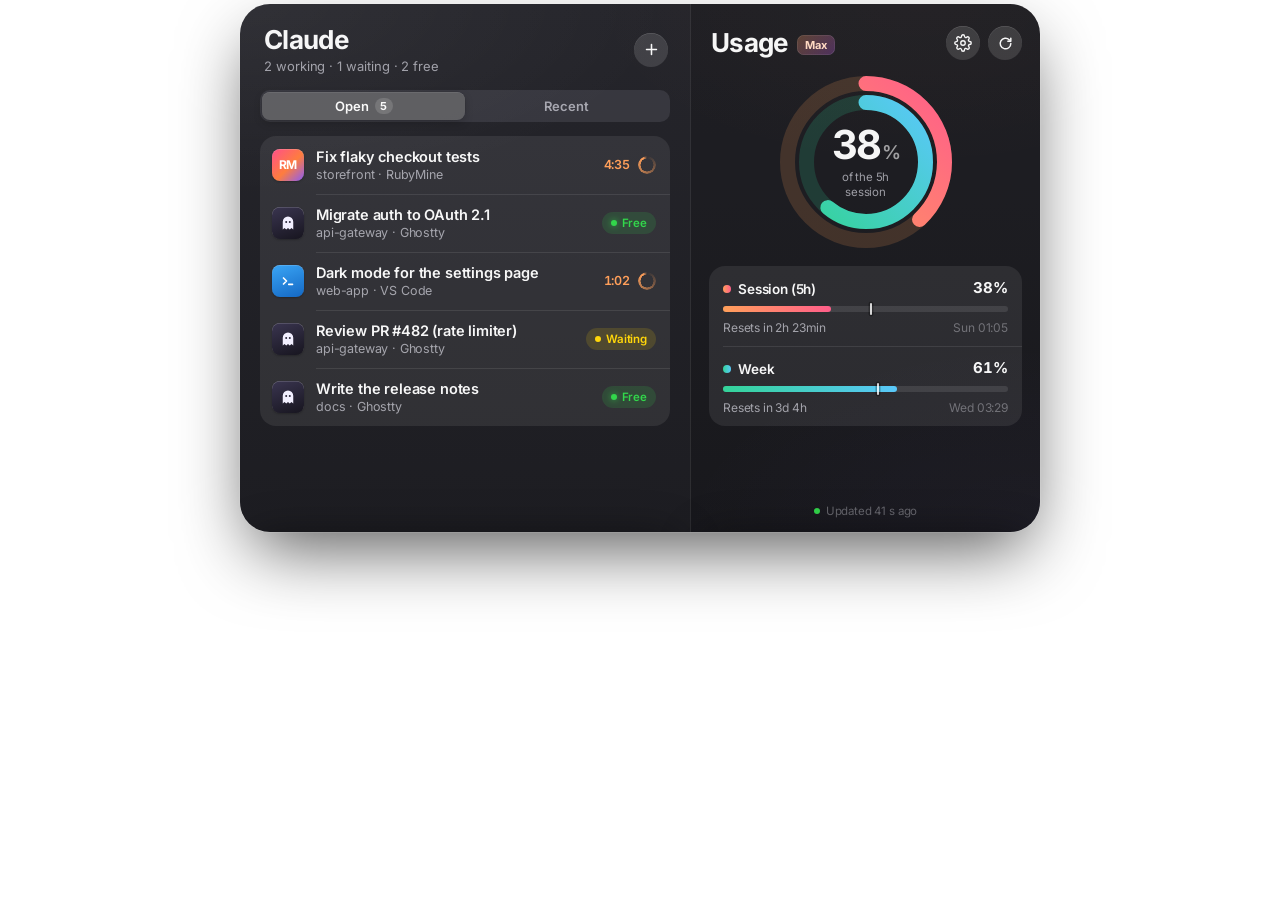
==== claude_dock/ui/index.html @ d43f77fe "Claude Dock 1.0.0 Island under the GNOME top bar that opens a panel with every running Claude Code s" ====
<!doctype html>
<html lang="en">
<head>
<meta charset="utf-8">
<title>Claude Dock</title>
<link rel="stylesheet" href="style.css">
<script src="i18n.js"></script>
</head>
<body>
  <!-- ilha: o que fica visível com o painel fechado -->
  <button id="island" aria-label="Claude sessions">
    <svg class="island-mark" viewBox="0 0 24 24" aria-hidden="true"><path d="M12 2.5l1.6 6.1 5.6-3.1-3.1 5.6 6.1 1.6-6.1 1.6 3.1 5.6-5.6-3.1L12 22.5l-1.6-6.1-5.6 3.1 3.1-5.6-6.1-1.6 6.1-1.6-3.1-5.6 5.6 3.1z"/></svg>
    <span id="dots" class="dots"></span>
    <span id="island-usage" class="island-usage"></span>
  </button>

  <section id="panel" aria-hidden="true">
    <div class="tint"></div>

    <div class="content">
      <header class="head">
        <div>
          <h1>Claude</h1>
          <p id="summary"></p>
        </div>
        <button id="new" class="round" data-i18n-aria="newSession">
          <svg viewBox="0 0 24 24"><path d="M12 5v14M5 12h14"/></svg>
        </button>
      </header>

      <div class="seg" role="tablist">
        <span class="seg-thumb"></span>
        <button data-tab="live" role="tab"><span data-i18n="tabOpen"></span><span id="nlive" class="seg-n"></span></button>
        <button data-tab="recent" role="tab" data-i18n="tabRecent"></button>
      </div>

      <div class="views">
        <div class="view" data-view="live">
          <div id="live"></div>
        </div>
        <div class="view" data-view="recent">
          <label class="search">
            <svg viewBox="0 0 24 24"><circle cx="11" cy="11" r="6.5"/><path d="M16 16l4 4"/></svg>
            <input id="search" type="text" data-i18n-ph="search" spellcheck="false" autocomplete="off">
          </label>
          <div id="history"></div>
        </div>
      </div>
    </div>

    <!-- coluna direita: consumo do plano -->
    <aside class="usage">
      <div class="u-head">
        <div class="u-title">
          <h1 data-i18n="usage"></h1>
          <span id="u-plan" class="plan"></span>
        </div>
        <div class="u-actions">
          <button id="u-settings" class="round" data-i18n-aria="settings">
            <svg viewBox="0 0 24 24"><circle cx="12" cy="12" r="3"/><path d="M19.4 15a1.65 1.65 0 00.33 1.82l.06.06a2 2 0 11-2.83 2.83l-.06-.06a1.65 1.65 0 00-1.82-.33 1.65 1.65 0 00-1 1.51V21a2 2 0 11-4 0v-.09A1.65 1.65 0 009 19.4a1.65 1.65 0 00-1.82.33l-.06.06a2 2 0 11-2.83-2.83l.06-.06a1.65 1.65 0 00.33-1.82 1.65 1.65 0 00-1.51-1H3a2 2 0 110-4h.09A1.65 1.65 0 004.6 9a1.65 1.65 0 00-.33-1.82l-.06-.06a2 2 0 112.83-2.83l.06.06a1.65 1.65 0 001.82.33H9a1.65 1.65 0 001-1.51V3a2 2 0 114 0v.09a1.65 1.65 0 001 1.51 1.65 1.65 0 001.82-.33l.06-.06a2 2 0 112.83 2.83l-.06.06a1.65 1.65 0 00-.33 1.82V9a1.65 1.65 0 001.51 1H21a2 2 0 110 4h-.09a1.65 1.65 0 00-1.51 1z"/></svg>
          </button>
          <button id="u-refresh" class="round" data-i18n-aria="refreshUsage">
            <svg viewBox="0 0 24 24"><path d="M19.5 12a7.5 7.5 0 11-2.2-5.3M19.5 4.5v4.2h-4.2"/></svg>
          </button>
        </div>
      </div>
      <div id="u-body" class="u-body"></div>
      <div id="u-foot" class="u-foot"></div>
    </aside>

    <!-- folha "configurações" (sobre a coluna de uso) -->
    <div id="settings" class="sheet sheet-right">
      <div class="grabber"></div>
      <div class="sheet-head">
        <h2 data-i18n="settings"></h2>
        <button id="settings-close" class="round small" data-i18n-aria="close">
          <svg viewBox="0 0 24 24"><path d="M7 7l10 10M17 7L7 17"/></svg>
        </button>
      </div>
      <div id="settings-body"></div>
    </div>

    <!-- folha "nova sessão" -->
    <div id="scrim"></div>
    <div id="sheet">
      <div class="grabber"></div>
      <div class="sheet-head">
        <h2 data-i18n="newSession"></h2>
        <button id="sheet-close" class="round small" data-i18n-aria="close">
          <svg viewBox="0 0 24 24"><path d="M7 7l10 10M17 7L7 17"/></svg>
        </button>
      </div>
      <p class="sheet-sub" data-i18n="sheetSub"></p>
      <ul id="folders" class="group"></ul>
      <ul class="group">
        <li id="pick" class="row">
          <span class="tile tile-folder"><svg viewBox="0 0 24 24"><path d="M3.5 7.5a2 2 0 012-2h4l2 2h7a2 2 0 012 2v7.5a2 2 0 01-2 2h-13a2 2 0 01-2-2z"/></svg></span>
          <div class="row-text"><div class="row-title" data-i18n="pickFolder"></div></div>
          <span class="chev"></span>
        </li>
      </ul>
    </div>
  </section>

<script src="demo.js"></script>
<script src="app.js"></script>
</body>
</html>
---- claude_dock/ui/style.css ----
@font-face {
  font-family: "Inter";
  src: url("fonts/Inter.woff2") format("woff2");
  font-weight: 100 900;
  font-display: block;
}

:root {
  --label: rgba(255, 255, 255, .96);
  --label-2: rgba(235, 235, 245, .62);
  --label-3: rgba(235, 235, 245, .36);
  --fill: rgba(255, 255, 255, .08);
  --fill-2: rgba(255, 255, 255, .13);
  --sep: rgba(255, 255, 255, .09);
  --orange: #ff9f5a;
  --green: #32d74b;
  --yellow: #ffd60a;
  --spring: cubic-bezier(.32, 1.28, .48, 1);
  --smooth: cubic-bezier(.25, .9, .3, 1);
  --panel-w: 800px;
  --left-w: 450px;
  --red: #ff453a;
  --amber: #ffb340;
}

* { box-sizing: border-box; margin: 0; padding: 0; }

html, body {
  width: 100%; height: 100%;
  background: transparent;
  overflow: hidden;
  font-family: "Inter", "Ubuntu Sans", system-ui, sans-serif;
  font-feature-settings: "cv11", "ss01", "ss03";
  color: var(--label);
  -webkit-font-smoothing: antialiased;
  user-select: none;
  cursor: default;
  letter-spacing: -.01em;
}
button { font: inherit; color: inherit; background: none; border: 0; cursor: pointer; }
ul { list-style: none; }
svg { display: block; }

/* =================================================================== ilha */

#island {
  position: absolute; top: 4px; left: 50%;
  height: 24px; min-width: 44px;
  padding: 0 11px 0 9px;
  display: flex; align-items: center; gap: 7px;
  border-radius: 999px;
  background: #000;
  box-shadow: 0 0 0 .5px rgba(255, 255, 255, .14), 0 6px 18px rgba(0, 0, 0, .35);
  transform: translateX(-50%);
  transition: transform .45s var(--spring), opacity .2s, box-shadow .3s;
  z-index: 3;
}
body.hovering #island { transform: translateX(-50%) scale(1.08); box-shadow: 0 0 0 .5px rgba(255, 255, 255, .22), 0 8px 24px rgba(0, 0, 0, .45); }
body.open #island { opacity: 0; transform: translateX(-50%) scale(1.6, 1.3); transition: transform .4s var(--smooth), opacity .14s; }

.island-mark { width: 12px; height: 12px; fill: #d97757; flex: none; }
.dots { display: flex; gap: 5px; align-items: center; }
.dots:empty { display: none; }
.dot { width: 6px; height: 6px; border-radius: 50%; background: var(--green); }
.dot.busy { background: var(--orange); animation: pulse 1.6s ease-in-out infinite; }
.dot.other { background: var(--yellow); animation: pulse 1.1s ease-in-out infinite; }
@keyframes pulse { 50% { opacity: .3; } }

/* ================================================================= painel */

#panel {
  position: absolute; top: 4px; left: 50%;
  width: var(--panel-w); margin-left: calc(var(--panel-w) / -2);
  height: 280px; max-height: calc(100% - 40px);
  border-radius: 30px;
  overflow: hidden;
  isolation: isolate;
  box-shadow:
    0 0 0 .5px rgba(255, 255, 255, .2),
    inset 0 .5px 0 rgba(255, 255, 255, .28),
    0 28px 70px -12px rgba(0, 0, 0, .65);
  transform-origin: 50% 0;
  transform: scale(.14, .05);
  opacity: 0;
  visibility: hidden;
  transition: transform .34s var(--smooth), opacity .2s ease .06s, height .45s var(--spring), visibility 0s linear .34s;
}
body.open #panel {
  transform: none;
  opacity: 1;
  visibility: visible;
  transition: transform .52s var(--spring), opacity .14s ease, height .45s var(--spring), visibility 0s;
}

/* cor sólida com degradês bem leves imitando vidro (sem captura/blur: mais leve) */
.tint {
  position: absolute; inset: 0; z-index: -1;
  background:
    radial-gradient(90% 60% at 0% 0%, rgba(255, 255, 255, .055), transparent 60%),
    radial-gradient(70% 55% at 100% 100%, rgba(140, 120, 255, .045), transparent 65%),
    radial-gradient(60% 45% at 85% 0%, rgba(255, 160, 110, .03), transparent 70%),
    linear-gradient(180deg, #25252b 0%, #1d1d22 100%);
}

.content {
  position: absolute; top: 0; bottom: 0; left: 0; width: var(--left-w);
  display: flex; flex-direction: column;
  padding: 22px 16px 0;
  opacity: 0; transform: translateY(-8px);
  transition: opacity .12s, transform .2s;
}
body.open .content { opacity: 1; transform: none; transition: opacity .3s ease .1s, transform .5s var(--spring) .06s; }

/* ================================================================== topo */

.head { display: flex; align-items: center; justify-content: space-between; padding: 0 6px 16px 8px; }
h1 { font-size: 26px; font-weight: 700; letter-spacing: -.025em; line-height: 1.1; }
#summary { font-size: 13px; color: var(--label-2); margin-top: 3px; letter-spacing: -.005em; }

.round {
  width: 34px; height: 34px; border-radius: 50%;
  display: grid; place-items: center;
  background: var(--fill-2);
  box-shadow: inset 0 .5px 0 rgba(255, 255, 255, .2);
  transition: background .15s, transform .25s var(--spring);
}
.round:hover { background: rgba(255, 255, 255, .2); }
.round:active { transform: scale(.9); }
.round svg { width: 17px; height: 17px; fill: none; stroke: var(--label); stroke-width: 2.2; stroke-linecap: round; }
.round.small { width: 28px; height: 28px; }
.round.small svg { width: 13px; height: 13px; stroke: var(--label-2); stroke-width: 2.6; }

/* ===================================================== controle segmentado */

.seg {
  position: relative;
  display: grid; grid-template-columns: 1fr 1fr;
  height: 32px; padding: 2px; margin: 0 4px 14px;
  border-radius: 10px;
  background: rgba(118, 118, 128, .24);
}
.seg button {
  position: relative; z-index: 1;
  font-size: 13px; font-weight: 600; color: var(--label-2);
  display: flex; align-items: center; justify-content: center; gap: 6px;
  transition: color .2s;
}
.seg button.on { color: var(--label); }
.seg-n {
  min-width: 18px; height: 16px; padding: 0 5px; border-radius: 8px;
  font-size: 11px; font-weight: 700; line-height: 16px; text-align: center;
  background: rgba(255, 255, 255, .14); color: var(--label);
}
.seg-n:empty { display: none; }
.seg-thumb {
  position: absolute; top: 2px; bottom: 2px; left: 2px; width: calc(50% - 2px);
  border-radius: 8px;
  background: rgba(99, 99, 102, .9);
  box-shadow: 0 3px 8px rgba(0, 0, 0, .18), 0 0 0 .5px rgba(0, 0, 0, .1), inset 0 .5px 0 rgba(255, 255, 255, .14);
  transition: transform .42s var(--spring);
}
.seg[data-tab="recent"] .seg-thumb { transform: translateX(100%); }

/* ================================================================ vistas */

.views { position: relative; flex: 1; min-height: 0; }
.view {
  position: absolute; inset: 0;
  overflow-y: auto;
  padding: 0 4px 18px;
  transition: opacity .22s, transform .4s var(--spring);
  scrollbar-width: none;
}
.view::-webkit-scrollbar { width: 0; }
.view[data-view="live"] { transform: translateX(-24px); }
.view[data-view="recent"] { transform: translateX(24px); }
.view:not(.on) { opacity: 0; pointer-events: none; }
.view.on { opacity: 1; transform: none; }

/* lista agrupada */
.group {
  border-radius: 16px;
  background: var(--fill);
  overflow: hidden;
  margin-bottom: 14px;
}
.row {
  position: relative;
  display: flex; align-items: center; gap: 12px;
  min-height: 58px;
  padding: 9px 14px 9px 12px;
  cursor: pointer;
  transition: background .12s;
}
.row + .row::before {
  content: ""; position: absolute; top: 0; right: 0; left: 56px;
  height: .5px; background: var(--sep);
}
.row:hover { background: rgba(255, 255, 255, .06); }
.row:active { background: rgba(255, 255, 255, .11); }
.row.compact { min-height: 50px; }

.row-text { flex: 1; min-width: 0; }
.row-title {
  font-size: 14.5px; font-weight: 600; letter-spacing: -.012em;
  white-space: nowrap; overflow: hidden; text-overflow: ellipsis;
}
.row-sub {
  font-size: 12.5px; color: var(--label-2); margin-top: 2px;
  white-space: nowrap; overflow: hidden; text-overflow: ellipsis;
}
.row.compact .row-title { font-size: 14px; font-weight: 500; }
.row.compact .row-sub { font-size: 12px; }

/* ícone estilo app */
.tile {
  flex: none; width: 32px; height: 32px; border-radius: 8px;
  display: grid; place-items: center;
  font-size: 12px; font-weight: 700; letter-spacing: -.02em; color: #fff;
  box-shadow: inset 0 .5px 0 rgba(255, 255, 255, .3), 0 1px 2px rgba(0, 0, 0, .25);
}
.tile svg { width: 18px; height: 18px; }
.tile-ghostty { background: linear-gradient(160deg, #3a3550, #17151f); }
.tile-ghostty svg { fill: #f2efff; }
.tile-jetbrains { background: linear-gradient(135deg, #ff4f8b 0%, #fe7d3e 55%, #8b5cf6 100%); }
.tile-vscode { background: linear-gradient(160deg, #3aa5f5, #1468c4); }
.tile-terminal, .tile-unknown, .tile-tmux { background: linear-gradient(160deg, #4a4a52, #26262b); }
.tile-terminal svg, .tile-unknown svg, .tile-tmux svg, .tile-vscode svg { fill: none; stroke: #fff; stroke-width: 2.2; stroke-linecap: round; stroke-linejoin: round; }
.tile-folder { background: linear-gradient(160deg, #5aaeff, #2c7be5); }
.tile-folder svg { fill: rgba(255, 255, 255, .95); }
.tile.small { width: 30px; height: 30px; border-radius: 8px; font-size: 13px; }

/* trailing */
.trail { flex: none; display: flex; align-items: center; gap: 8px; }
.badge {
  height: 22px; padding: 0 9px; border-radius: 11px;
  display: flex; align-items: center; gap: 5px;
  font-size: 11.5px; font-weight: 600; white-space: nowrap;
}
.badge.idle { color: var(--green); background: rgba(50, 215, 75, .15); }
.badge.idle::before { content: ""; width: 6px; height: 6px; border-radius: 50%; background: var(--green); box-shadow: 0 0 6px rgba(50, 215, 75, .7); }

/* trecho buscado: pílula com gradiente + brilho que passa uma vez */
mark {
  position: relative;
  color: #fff;
  background:
    linear-gradient(110deg, transparent 30%, rgba(255, 255, 255, .55) 50%, transparent 70%) -150% 0 / 250% 100% no-repeat,
    linear-gradient(135deg, rgba(255, 159, 90, .55), rgba(191, 90, 242, .5));
  border-radius: 5px;
  padding: 0 2px;
  margin: 0 -2px;
  box-shadow: 0 0 10px rgba(255, 140, 90, .35);
  animation: mark-in .35s var(--spring), mark-shine 1.1s ease .15s;
}
@keyframes mark-in { from { box-shadow: 0 0 0 rgba(255, 140, 90, 0); filter: brightness(1.6); } }
@keyframes mark-shine { to { background-position: 150% 0, 0 0; } }
.elapsed { font-size: 12.5px; font-weight: 600; color: var(--orange); font-variant-numeric: tabular-nums; }
.badge.other { color: var(--yellow); background: rgba(255, 214, 10, .14); }
.badge.other::before { content: ""; width: 6px; height: 6px; border-radius: 50%; background: var(--yellow); animation: pulse 1.1s ease-in-out infinite; }

.spinner {
  width: 18px; height: 18px; border-radius: 50%;
  background: conic-gradient(from 0deg, rgba(255, 159, 90, 0) 0deg, var(--orange) 330deg, rgba(255, 159, 90, 0) 360deg);
  -webkit-mask: radial-gradient(farthest-side, transparent calc(100% - 2.6px), #000 calc(100% - 2.4px));
  animation: spin .9s linear infinite;
}
@keyframes spin { to { transform: rotate(360deg); } }

.when { font-size: 12.5px; color: var(--label-3); white-space: nowrap; font-variant-numeric: tabular-nums; }
.chev { width: 7px; height: 7px; border-right: 2px solid var(--label-3); border-top: 2px solid var(--label-3); transform: rotate(45deg); margin-right: 2px; flex: none; }

.section-title {
  font-size: 13px; font-weight: 600; color: var(--label-2);
  padding: 4px 12px 7px;
}

/* busca */
.search {
  display: flex; align-items: center; gap: 7px;
  height: 36px; padding: 0 10px; margin-bottom: 14px;
  border-radius: 11px;
  background: rgba(118, 118, 128, .24);
}
.search svg { width: 16px; height: 16px; fill: none; stroke: var(--label-3); stroke-width: 2.2; stroke-linecap: round; flex: none; }
.search input {
  flex: 1; height: 100%; min-width: 0;
  background: none; border: 0; outline: none;
  font: inherit; font-size: 14.5px; color: var(--label);
}
.search input::placeholder { color: var(--label-3); }

/* vazio */
.empty { padding: 56px 24px; text-align: center; }
.empty-ico {
  width: 54px; height: 54px; margin: 0 auto 14px; border-radius: 16px;
  display: grid; place-items: center; background: var(--fill);
}
.empty-ico svg { width: 26px; height: 26px; fill: #d97757; }
.empty b { display: block; font-size: 16px; font-weight: 600; margin-bottom: 5px; }
.empty span { font-size: 13px; color: var(--label-2); line-height: 1.45; }

/* ================================================================== folha */

#scrim {
  position: absolute; inset: 0; z-index: 4;
  background: rgba(0, 0, 0, .35);
  opacity: 0; pointer-events: none; transition: opacity .3s;
}
#sheet {
  position: absolute; left: 8px; right: calc(var(--panel-w) - var(--left-w) + 8px); bottom: 8px; z-index: 5;
  max-height: calc(100% - 70px);
  overflow-y: auto; scrollbar-width: none;
  padding: 6px 12px 4px;
  border-radius: 26px;
  background: rgba(44, 44, 50, .97);
  box-shadow: 0 0 0 .5px rgba(255, 255, 255, .14), inset 0 .5px 0 rgba(255, 255, 255, .16), 0 -10px 40px rgba(0, 0, 0, .4);
  transform: translateY(calc(100% + 20px));
  transition: transform .42s var(--smooth);
}
#sheet::-webkit-scrollbar { width: 0; }
body.sheet #scrim { opacity: 1; pointer-events: auto; }
body.sheet #sheet { transform: none; transition: transform .55s var(--spring); }

.grabber { width: 36px; height: 5px; border-radius: 3px; background: rgba(255, 255, 255, .22); margin: 0 auto 10px; }
.sheet-head { display: flex; align-items: center; justify-content: space-between; padding: 0 2px 0 6px; }
h2 { font-size: 19px; font-weight: 700; letter-spacing: -.02em; }
.sheet-sub { font-size: 13px; color: var(--label-2); padding: 3px 6px 14px; }
#sheet .group { background: rgba(255, 255, 255, .07); margin-bottom: 10px; }

/* toque */
.row.tap { animation: tap .32s ease; }
@keyframes tap { 0% { background: rgba(255, 255, 255, .16); } 100% { background: transparent; } }

/* ============================================================ uso na ilha */

.island-usage {
  display: flex; align-items: baseline; gap: 3px;
  font-size: 11.5px; font-weight: 700; color: #fff;
  font-variant-numeric: tabular-nums; letter-spacing: -.01em;
}
.island-usage:empty { display: none; }
.dots:not(:empty) + .island-usage { padding-left: 8px; border-left: 1px solid rgba(255, 255, 255, .16); }
.island-usage small { font-size: 9.5px; font-weight: 600; color: rgba(255, 255, 255, .45); }
.island-usage.warn { color: var(--amber); }
.island-usage.crit { color: var(--red); }

/* ======================================================= coluna de uso */

.usage {
  position: absolute; top: 0; bottom: 0; right: 0;
  width: calc(var(--panel-w) - var(--left-w));
  display: flex; flex-direction: column;
  padding: 22px 18px 14px;
  background: rgba(0, 0, 0, .16);
  border-left: .5px solid var(--sep);
  opacity: 0; transform: translateY(-8px);
  transition: opacity .12s, transform .2s;
}
body.open .usage { opacity: 1; transform: none; transition: opacity .3s ease .16s, transform .5s var(--spring) .12s; }

.u-head { display: flex; align-items: center; justify-content: space-between; padding: 0 0 4px 2px; }
.u-title { display: flex; align-items: center; gap: 9px; }
.plan {
  font-size: 11px; font-weight: 700; letter-spacing: .02em; text-transform: capitalize;
  padding: 3px 8px; border-radius: 7px; margin-top: 3px;
  color: #ffd9c2;
  background: linear-gradient(135deg, rgba(255, 159, 90, .28), rgba(191, 90, 242, .28));
  box-shadow: inset 0 0 0 .5px rgba(255, 255, 255, .15);
}
.plan:empty { display: none; }
#u-refresh svg { stroke-width: 2.1; stroke-linejoin: round; }
#u-refresh.spin svg { animation: spin .8s linear infinite; }

.u-body { flex: 1; min-height: 0; overflow-y: auto; scrollbar-width: none; }
.u-body::-webkit-scrollbar { width: 0; }

/* anéis estilo Apple Watch */
.rings { position: relative; width: 172px; height: 172px; margin: 12px auto 18px; }
.rings svg { width: 100%; height: 100%; transform: rotate(-90deg); overflow: visible; }
.ring-track { fill: none; opacity: .17; }
.ring-val { fill: none; stroke-linecap: round; transition: stroke-dashoffset 1.2s var(--smooth); }
.rings-center { position: absolute; inset: 0; display: grid; place-content: center; text-align: center; }
.big { font-size: 40px; font-weight: 700; letter-spacing: -.045em; line-height: 1; font-variant-numeric: tabular-nums; }
.big small { font-size: 19px; font-weight: 600; opacity: .6; margin-left: 1px; }
.big-label { font-size: 11.5px; line-height: 1.25; color: var(--label-2); margin: 5px auto 0; max-width: 84px; }

/* linhas de estatística */
.stat { position: relative; padding: 12px 14px 11px; }
.stat + .stat::before { content: ""; position: absolute; top: 0; left: 14px; right: 0; height: .5px; background: var(--sep); }
.stat-top { display: flex; justify-content: space-between; align-items: baseline; gap: 8px; }
.stat-name { font-size: 13.5px; font-weight: 600; display: flex; align-items: center; gap: 7px; }
.stat-name i { width: 8px; height: 8px; border-radius: 50%; background: var(--g); flex: none; }
.stat-pct { font-size: 15px; font-weight: 700; font-variant-numeric: tabular-nums; }
.stat-pct.warn { color: var(--amber); }
.stat-pct.crit { color: var(--red); }
.bar { position: relative; height: 6px; border-radius: 3px; background: rgba(255, 255, 255, .1); margin: 9px 0 8px; }
.bar > b { position: absolute; left: 0; top: 0; bottom: 0; min-width: 6px; border-radius: 3px; background: var(--g); transition: width 1.1s var(--smooth); }
.bar .pace {
  position: absolute; top: -3px; bottom: -3px; width: 2px; margin-left: -1px; border-radius: 1px;
  background: rgba(255, 255, 255, .8); box-shadow: 0 0 0 1.5px rgba(0, 0, 0, .3);
}
.stat-sub { display: flex; justify-content: space-between; gap: 8px; font-size: 12px; color: var(--label-2); }
.stat-sub span:last-child { color: var(--label-3); white-space: nowrap; }
.pace-note { font-size: 11.5px; margin-top: 5px; color: var(--label-3); }
.pace-note b { font-weight: 600; }
.pace-note .ok { color: var(--green); }
.pace-note .hot { color: var(--amber); }

/* onde foi gasto */
.stack { display: flex; gap: 2px; height: 8px; border-radius: 4px; overflow: hidden; margin: 10px 0 10px; }
.stack span { height: 100%; transition: flex-grow 1s var(--smooth); }
.legend { display: flex; flex-wrap: wrap; gap: 6px 14px; font-size: 12px; color: var(--label-2); }
.legend span { display: flex; align-items: center; gap: 6px; }
.legend i { width: 8px; height: 8px; border-radius: 3px; }
.legend b { color: var(--label); font-weight: 600; font-variant-numeric: tabular-nums; }

.u-foot {
  display: flex; align-items: center; justify-content: center; gap: 6px;
  padding-top: 10px; font-size: 11.5px; color: var(--label-3);
}
.u-foot .live-dot { width: 6px; height: 6px; border-radius: 50%; background: var(--green); }
.u-foot.loading .live-dot { background: var(--orange); animation: pulse .8s ease-in-out infinite; }
.u-err { color: var(--red); font-size: 12px; text-align: center; padding: 0 4px 8px; }
.u-empty { padding: 60px 12px; text-align: center; color: var(--label-2); font-size: 13px; line-height: 1.5; }

/* ============================================================ configurações */

.u-actions { display: flex; gap: 8px; }
#u-settings svg { width: 18px; height: 18px; stroke-width: 1.8; stroke-linejoin: round; }

#settings {
  position: absolute; z-index: 5;
  left: calc(var(--left-w) + 8px); right: 8px; bottom: 8px;
  max-height: calc(100% - 16px);
  overflow-y: auto; scrollbar-width: none;
  padding: 6px 12px 6px;
  border-radius: 26px;
  background: rgba(44, 44, 50, .98);
  box-shadow: 0 0 0 .5px rgba(255, 255, 255, .14), inset 0 .5px 0 rgba(255, 255, 255, .16), 0 -10px 40px rgba(0, 0, 0, .4);
  transform: translateY(calc(100% + 20px));
  transition: transform .42s var(--smooth);
}
#settings::-webkit-scrollbar { width: 0; }
body.settings #scrim { opacity: 1; pointer-events: auto; }
body.settings #settings { transform: none; transition: transform .55s var(--spring); }
#settings .sheet-head { margin-bottom: 12px; }
#settings .group { background: rgba(255, 255, 255, .07); margin-bottom: 12px; }

.toggle-row { position: relative; display: flex; align-items: center; gap: 12px; padding: 10px 12px 10px 14px; min-height: 46px; cursor: pointer; }
.toggle-row + .toggle-row::before { content: ""; position: absolute; top: 0; left: 14px; right: 0; height: .5px; background: var(--sep); }
.toggle-text { flex: 1; min-width: 0; }
.toggle-text b { display: block; font-size: 14px; font-weight: 500; }
.toggle-text span { display: block; font-size: 11.5px; color: var(--label-3); margin-top: 2px; }

.switch {
  position: relative; flex: none;
  width: 46px; height: 28px; border-radius: 14px;
  background: rgba(120, 120, 128, .32);
  transition: background .25s;
}
.switch::after {
  content: ""; position: absolute; top: 2px; left: 2px;
  width: 24px; height: 24px; border-radius: 50%;
  background: #fff;
  box-shadow: 0 3px 8px rgba(0, 0, 0, .25), 0 1px 1px rgba(0, 0, 0, .16);
  transition: transform .35s var(--spring);
}
.switch.on { background: var(--green); }
.switch.on::after { transform: translateX(18px); }
.toggle-row:active .switch::after { width: 28px; }
.toggle-row:active .switch.on::after { transform: translateX(14px); }

/* seletor de idioma nas configurações */
.lang-seg { grid-template-columns: repeat(var(--n), 1fr); margin: 0 0 12px; }
.lang-seg button { border-radius: 8px; transition: background .2s, color .2s; }
.lang-seg button.on { background: rgba(99, 99, 102, .9); color: var(--label); box-shadow: 0 3px 8px rgba(0, 0, 0, .18), inset 0 .5px 0 rgba(255, 255, 255, .14); }
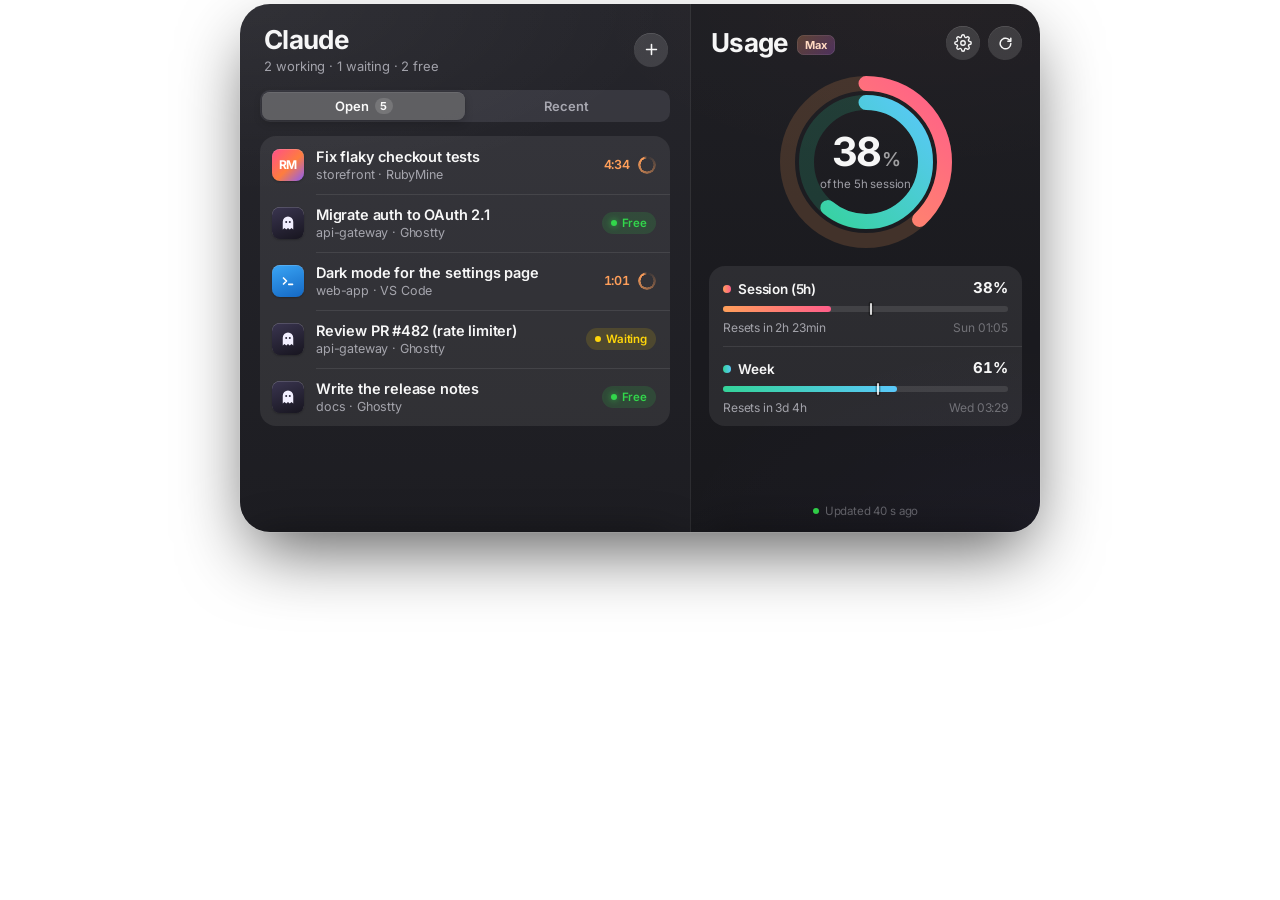
==== commit bb6319d7: "Update alerts, centered icon, README emojis - Checks GitHub for a new release on start and every 6 h" ====
--- a/claude_dock/ui/index.html
+++ b/claude_dock/ui/index.html
@@ -12,6 +12,9 @@
     <svg class="island-mark" viewBox="0 0 24 24" aria-hidden="true"><path d="M12 2.5l1.6 6.1 5.6-3.1-3.1 5.6 6.1 1.6-6.1 1.6 3.1 5.6-5.6-3.1L12 22.5l-1.6-6.1-5.6 3.1 3.1-5.6-6.1-1.6 6.1-1.6-3.1-5.6 5.6 3.1z"/></svg>
     <span id="dots" class="dots"></span>
     <span id="island-usage" class="island-usage"></span>
+    <span id="island-update" class="island-update" hidden>
+      <svg viewBox="0 0 24 24"><path d="M12 18V6M6.5 11.5L12 6l5.5 5.5"/></svg>
+    </span>
   </button>
 
   <section id="panel" aria-hidden="true">
@@ -64,6 +67,7 @@
           </button>
         </div>
       </div>
+      <div id="u-update"></div>
       <div id="u-body" class="u-body"></div>
       <div id="u-foot" class="u-foot"></div>
     </aside>
--- a/claude_dock/ui/style.css
+++ b/claude_dock/ui/style.css
@@ -383,7 +383,7 @@
 .rings-center { position: absolute; inset: 0; display: grid; place-content: center; text-align: center; }
 .big { font-size: 40px; font-weight: 700; letter-spacing: -.045em; line-height: 1; font-variant-numeric: tabular-nums; }
 .big small { font-size: 19px; font-weight: 600; opacity: .6; margin-left: 1px; }
-.big-label { font-size: 11.5px; line-height: 1.25; color: var(--label-2); margin: 5px auto 0; max-width: 84px; }
+.big-label { font-size: 11.5px; line-height: 1.25; color: var(--label-2); margin: 5px auto 0; max-width: 98px; }
 
 /* linhas de estatística */
 .stat { position: relative; padding: 12px 14px 11px; }
@@ -475,3 +475,69 @@
 .lang-seg { grid-template-columns: repeat(var(--n), 1fr); margin: 0 0 12px; }
 .lang-seg button { border-radius: 8px; transition: background .2s, color .2s; }
 .lang-seg button.on { background: rgba(99, 99, 102, .9); color: var(--label); box-shadow: 0 3px 8px rgba(0, 0, 0, .18), inset 0 .5px 0 rgba(255, 255, 255, .14); }
+
+/* ============================================================ atualização */
+
+.island-update {
+  position: relative;
+  width: 16px; height: 16px; border-radius: 50%;
+  display: grid; place-items: center; flex: none;
+  background: linear-gradient(160deg, #4aa8ff, #6e5bff);
+  box-shadow: 0 0 8px rgba(80, 140, 255, .7);
+  margin-left: 1px;
+}
+.island-update[hidden] { display: none; }
+.island-update svg { width: 10px; height: 10px; fill: none; stroke: #fff; stroke-width: 3; stroke-linecap: round; stroke-linejoin: round; }
+.island-update::after {
+  content: ""; position: absolute; inset: -2px; border-radius: 50%;
+  border: 1.5px solid rgba(110, 160, 255, .8);
+  animation: ping 2.2s ease-out infinite;
+}
+@keyframes ping { 0% { transform: scale(.85); opacity: .9; } 80%, 100% { transform: scale(1.3); opacity: 0; } }
+
+.update-card {
+  position: relative;
+  display: flex; align-items: center; gap: 11px;
+  margin: 10px 0 4px; padding: 11px 11px 11px 12px;
+  border-radius: 16px;
+  background:
+    linear-gradient(rgba(36, 38, 56, .96), rgba(30, 30, 44, .96)) padding-box,
+    linear-gradient(120deg, #4aa8ff, #9b6bff, #ff7ab6) border-box;
+  border: 1px solid transparent;
+  box-shadow: 0 8px 26px -10px rgba(90, 120, 255, .65);
+  overflow: hidden;
+}
+.update-card::after { /* reflexo que passa de tempos em tempos */
+  content: ""; position: absolute; top: 0; bottom: 0; width: 60px; left: -80px;
+  background: linear-gradient(100deg, transparent, rgba(255, 255, 255, .12), transparent);
+  animation: sweep 4.5s ease-in-out infinite 1s;
+}
+@keyframes sweep { 0% { left: -80px; } 35%, 100% { left: 110%; } }
+.uc-icon {
+  flex: none; width: 34px; height: 34px; border-radius: 10px;
+  display: grid; place-items: center;
+  background: linear-gradient(160deg, #4aa8ff, #6e5bff);
+  box-shadow: inset 0 .5px 0 rgba(255, 255, 255, .35), 0 4px 12px -4px rgba(80, 130, 255, .8);
+}
+.uc-icon svg { width: 18px; height: 18px; fill: none; stroke: #fff; stroke-width: 2.6; stroke-linecap: round; stroke-linejoin: round; }
+.update-card.running .uc-icon svg { animation: rise 1s ease-in-out infinite; }
+@keyframes rise { 50% { transform: translateY(-3px); } }
+.uc-text { flex: 1; min-width: 0; }
+.uc-text b { display: block; font-size: 13.5px; font-weight: 700; letter-spacing: -.01em; }
+.uc-text span { display: block; font-size: 11.5px; line-height: 1.35; color: var(--label-2); margin-top: 2px; }
+.uc-notes { color: #8ab8ff; text-decoration: none; font-weight: 600; }
+.uc-notes:hover { text-decoration: underline; }
+.uc-btn {
+  flex: none; height: 30px; padding: 0 13px; border-radius: 15px;
+  display: flex; align-items: center; gap: 7px;
+  font-size: 12.5px; font-weight: 700; color: #fff;
+  background: linear-gradient(160deg, #4aa8ff, #6e5bff);
+  box-shadow: inset 0 .5px 0 rgba(255, 255, 255, .35), 0 4px 14px -4px rgba(80, 130, 255, .9);
+  transition: transform .2s var(--spring), filter .15s;
+  position: relative; z-index: 1;
+}
+.uc-btn:hover { filter: brightness(1.1); }
+.uc-btn:active { transform: scale(.95); }
+.uc-btn[disabled] { cursor: default; filter: saturate(.7); }
+.uc-spin { width: 11px; height: 11px; border-radius: 50%; border: 2px solid rgba(255, 255, 255, .35); border-top-color: #fff; animation: spin .8s linear infinite; }
+.uc-err { font-size: 11.5px; color: var(--red); padding: 4px 4px 0; line-height: 1.4; }
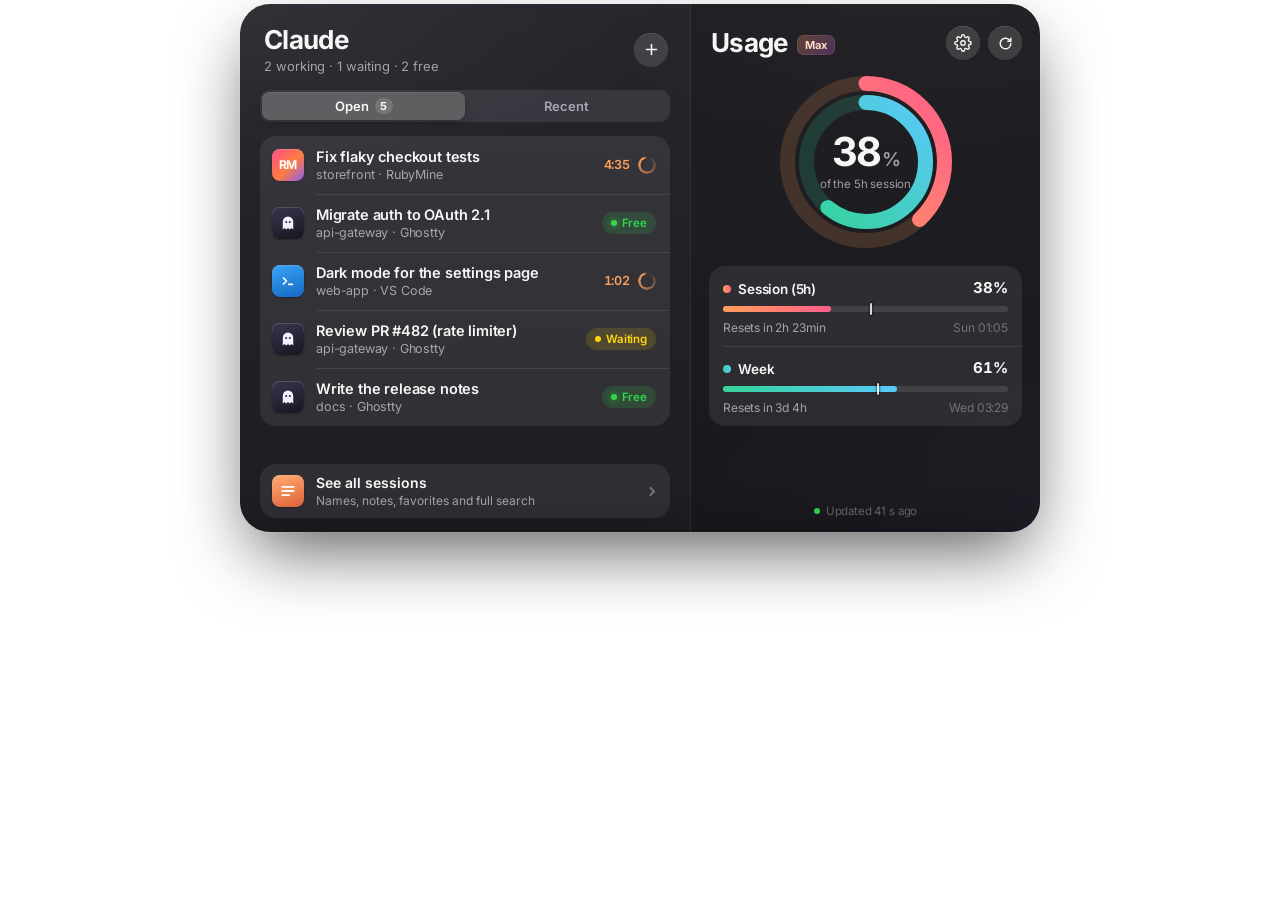
==== commit 97e8650d: "Claude Dock 1.2.0: every conversation in one window - New "All sessions" window: conversation cards " ====
--- a/claude_dock/ui/index.html
+++ b/claude_dock/ui/index.html
@@ -48,6 +48,13 @@
           </label>
           <div id="history"></div>
         </div>
+      </div>
+      <div class="dock-foot">
+        <button id="see-all" class="see-all">
+          <span class="tile tile-all"><svg viewBox="0 0 24 24"><path d="M4.5 6.5h15M4.5 12h15M4.5 17.5h9"/></svg></span>
+          <span class="see-all-text"><b data-i18n="seeAll"></b><span id="see-all-sub"></span></span>
+          <span class="chev"></span>
+        </button>
       </div>
     </div>
 
--- a/claude_dock/ui/style.css
+++ b/claude_dock/ui/style.css
@@ -290,6 +290,32 @@
 }
 .search input::placeholder { color: var(--label-3); }
 
+/* atalho pra janela com todas as sessões: fixo no rodapé da coluna, nas duas abas */
+.dock-foot {
+  flex: none; position: relative;
+  padding: 8px 4px 14px;
+}
+.dock-foot::before {
+  content: ""; position: absolute; left: 4px; right: 4px; top: -18px; height: 18px;
+  background: linear-gradient(to bottom, transparent, rgba(30, 30, 35, .9));
+  pointer-events: none;
+}
+.see-all {
+  width: 100%; display: flex; align-items: center; gap: 12px;
+  min-height: 54px; padding: 9px 14px 9px 12px;
+  border-radius: 16px; text-align: left;
+  background: var(--fill);
+  transition: background .12s;
+}
+.see-all:hover { background: rgba(255, 255, 255, .11); }
+.see-all:active { background: rgba(255, 255, 255, .15); }
+.tile-all { background: linear-gradient(160deg, #ffad73, #e2643a); }
+.tile-all svg { fill: none; stroke: #fff; stroke-width: 2.4; stroke-linecap: round; }
+.see-all-text { flex: 1; min-width: 0; }
+.see-all-text b { display: block; font-size: 14px; font-weight: 600; }
+.see-all-text span { display: block; font-size: 12px; color: var(--label-2); margin-top: 2px; }
+.see-all-text span:empty { display: none; }
+
 /* vazio */
 .empty { padding: 56px 24px; text-align: center; }
 .empty-ico {
@@ -473,6 +499,9 @@
 
 /* seletor de idioma nas configurações */
 .lang-seg { grid-template-columns: repeat(var(--n), 1fr); margin: 0 0 12px; }
+.lang-seg button { white-space: nowrap; font-size: 12.5px; }
+.set-hint { font-size: 12px; color: var(--label-3); line-height: 1.45; padding: 0 6px 14px; margin-top: -4px; }
+.row-sub.copied { color: var(--green); }
 .lang-seg button { border-radius: 8px; transition: background .2s, color .2s; }
 .lang-seg button.on { background: rgba(99, 99, 102, .9); color: var(--label); box-shadow: 0 3px 8px rgba(0, 0, 0, .18), inset 0 .5px 0 rgba(255, 255, 255, .14); }
 
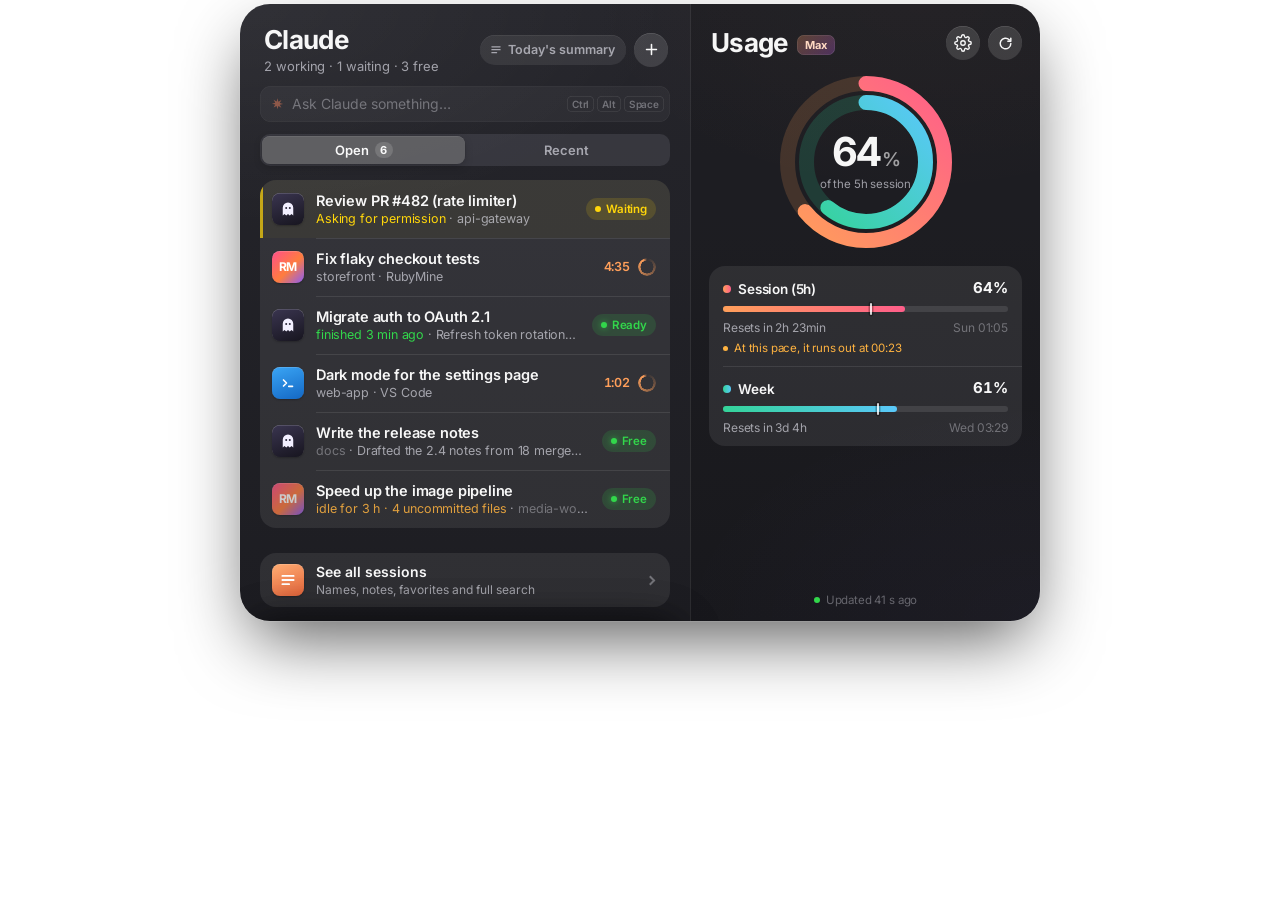
==== commit 4a274c8c: "Claude Dock 1.3.0: alerts, quick command and daily summary - Alerts when a session needs you or fini" ====
--- a/claude_dock/ui/index.html
+++ b/claude_dock/ui/index.html
@@ -11,6 +11,8 @@
   <button id="island" aria-label="Claude sessions">
     <svg class="island-mark" viewBox="0 0 24 24" aria-hidden="true"><path d="M12 2.5l1.6 6.1 5.6-3.1-3.1 5.6 6.1 1.6-6.1 1.6 3.1 5.6-5.6-3.1L12 22.5l-1.6-6.1-5.6 3.1 3.1-5.6-6.1-1.6 6.1-1.6-3.1-5.6 5.6 3.1z"/></svg>
     <span id="dots" class="dots"></span>
+    <span id="island-wait" class="island-wait"></span>
+    <span id="island-ask" class="island-ask"></span>
     <span id="island-usage" class="island-usage"></span>
     <span id="island-update" class="island-update" hidden>
       <svg viewBox="0 0 24 24"><path d="M12 18V6M6.5 11.5L12 6l5.5 5.5"/></svg>
@@ -26,10 +28,34 @@
           <h1>Claude</h1>
           <p id="summary"></p>
         </div>
-        <button id="new" class="round" data-i18n-aria="newSession">
-          <svg viewBox="0 0 24 24"><path d="M12 5v14M5 12h14"/></svg>
-        </button>
+        <div class="head-actions">
+          <!-- resumo do dia: só aparece com summary.enabled -->
+          <button id="sum-open" class="head-pill" type="button" data-i18n-aria="sumTitle" hidden>
+            <svg viewBox="0 0 24 24"><path d="M5 6.5h14M5 11.5h14M5 16.5h8"/></svg><span data-i18n="sumBtn"></span>
+          </button>
+          <button id="new" class="round" data-i18n-aria="newSession">
+            <svg viewBox="0 0 24 24"><path d="M12 5v14M5 12h14"/></svg>
+          </button>
+        </div>
       </header>
+
+      <!-- comando rápido: uma linha discreta; vira o campo de pedido ao focar -->
+      <div id="ask" class="ask">
+        <div class="ask-bar">
+          <svg class="ask-mark" viewBox="0 0 24 24" aria-hidden="true"><path d="M12 2.5l1.6 6.1 5.6-3.1-3.1 5.6 6.1 1.6-6.1 1.6 3.1 5.6-5.6-3.1L12 22.5l-1.6-6.1-5.6 3.1 3.1-5.6-6.1-1.6 6.1-1.6-3.1-5.6 5.6 3.1z"/></svg>
+          <input id="ask-input" type="text" data-i18n-ph="askPh" spellcheck="false" autocomplete="off" maxlength="4000">
+          <span id="ask-keys" class="ask-keys"></span>
+          <button id="ask-folder" class="ask-chip" type="button"></button>
+          <button id="ask-stop" class="ask-stop" type="button">
+            <i></i><span data-i18n="askStop"></span>
+          </button>
+        </div>
+        <div id="ask-menu" class="ask-menu">
+          <div class="ask-menu-title" data-i18n="askRunIn"></div>
+          <ul id="ask-folders"></ul>
+          <button id="ask-pick" class="ask-menu-pick" type="button" data-i18n="askOtherFolder"></button>
+        </div>
+      </div>
 
       <div class="seg" role="tablist">
         <span class="seg-thumb"></span>
@@ -49,6 +75,23 @@
           <div id="history"></div>
         </div>
       </div>
+      <!-- resposta do comando rápido: toma o lugar das abas enquanto existe -->
+      <div id="answer" class="answer">
+        <div id="ans-card" class="ans-card">
+          <div class="ans-head">
+            <div class="ans-head-text">
+              <div id="ans-q" class="ans-q"></div>
+              <div id="ans-meta" class="ans-meta"></div>
+            </div>
+            <button id="ans-close" class="round small" data-i18n-aria="close">
+              <svg viewBox="0 0 24 24"><path d="M7 7l10 10M17 7L7 17"/></svg>
+            </button>
+          </div>
+          <div id="ans-body" class="ans-body"></div>
+        </div>
+        <div id="ans-actions" class="ans-actions"></div>
+      </div>
+
       <div class="dock-foot">
         <button id="see-all" class="see-all">
           <span class="tile tile-all"><svg viewBox="0 0 24 24"><path d="M4.5 6.5h15M4.5 12h15M4.5 17.5h9"/></svg></span>
@@ -79,18 +122,6 @@
       <div id="u-foot" class="u-foot"></div>
     </aside>
 
-    <!-- folha "configurações" (sobre a coluna de uso) -->
-    <div id="settings" class="sheet sheet-right">
-      <div class="grabber"></div>
-      <div class="sheet-head">
-        <h2 data-i18n="settings"></h2>
-        <button id="settings-close" class="round small" data-i18n-aria="close">
-          <svg viewBox="0 0 24 24"><path d="M7 7l10 10M17 7L7 17"/></svg>
-        </button>
-      </div>
-      <div id="settings-body"></div>
-    </div>
-
     <!-- folha "nova sessão" -->
     <div id="scrim"></div>
     <div id="sheet">
@@ -111,6 +142,20 @@
         </li>
       </ul>
     </div>
+
+    <!-- folha "resumo de hoje" -->
+    <div id="sum-sheet" class="bottom-sheet">
+      <div class="grabber"></div>
+      <div class="sheet-head">
+        <h2 data-i18n="sumTitle"></h2>
+        <button id="sum-close" class="round small" data-i18n-aria="close">
+          <svg viewBox="0 0 24 24"><path d="M7 7l10 10M17 7L7 17"/></svg>
+        </button>
+      </div>
+      <p id="sum-sub" class="sheet-sub"></p>
+      <div id="sum-body" class="sum-body"></div>
+      <div id="sum-actions" class="ans-actions"></div>
+    </div>
   </section>
 
 <script src="demo.js"></script>
--- a/claude_dock/ui/style.css
+++ b/claude_dock/ui/style.css
@@ -63,8 +63,14 @@
 .dots:empty { display: none; }
 .dot { width: 6px; height: 6px; border-radius: 50%; background: var(--green); }
 .dot.busy { background: var(--orange); animation: pulse 1.6s ease-in-out infinite; }
-.dot.other { background: var(--yellow); animation: pulse 1.1s ease-in-out infinite; }
+/* esperando você: pulsa em amarelo (só transform/opacity, leve) */
+.dot.other { background: var(--yellow); animation: beat 1.2s ease-in-out infinite; }
+/* terminou e você ainda não viu: anel discreto */
+.dot.unseen { box-shadow: 0 0 0 1.5px #000, 0 0 0 2.5px rgba(50, 215, 75, .55); }
 @keyframes pulse { 50% { opacity: .3; } }
+@keyframes beat { 50% { transform: scale(1.35); opacity: .55; } }
+.island-wait { font-size: 11.5px; font-weight: 600; color: var(--yellow); white-space: nowrap; letter-spacing: -.005em; }
+.island-wait:empty { display: none; }
 
 /* ================================================================= painel */
 
@@ -257,6 +263,11 @@
 @keyframes mark-shine { to { background-position: 150% 0, 0 0; } }
 .elapsed { font-size: 12.5px; font-weight: 600; color: var(--orange); font-variant-numeric: tabular-nums; }
 .badge.other { color: var(--yellow); background: rgba(255, 214, 10, .14); }
+/* sessão esperando você: realce amarelo discreto; a que terminou mostra quando */
+.row.waiting { background: rgba(255, 214, 10, .035); box-shadow: inset 3px 0 0 rgba(255, 214, 10, .7); }
+.row.waiting:hover { background: rgba(255, 214, 10, .07); }
+.row-sub .why { color: var(--yellow); }
+.row-sub .done { color: var(--green); }
 .badge.other::before { content: ""; width: 6px; height: 6px; border-radius: 50%; background: var(--yellow); animation: pulse 1.1s ease-in-out infinite; }
 
 .spinner {
@@ -333,20 +344,21 @@
   background: rgba(0, 0, 0, .35);
   opacity: 0; pointer-events: none; transition: opacity .3s;
 }
-#sheet {
+#sheet, .bottom-sheet {
   position: absolute; left: 8px; right: calc(var(--panel-w) - var(--left-w) + 8px); bottom: 8px; z-index: 5;
   max-height: calc(100% - 70px);
   overflow-y: auto; scrollbar-width: none;
   padding: 6px 12px 4px;
   border-radius: 26px;
-  background: rgba(44, 44, 50, .97);
+  /* opaca: com translúcida o campo do comando rápido e as linhas vazavam por baixo do cabeçalho */
+  background: #2c2c32;
   box-shadow: 0 0 0 .5px rgba(255, 255, 255, .14), inset 0 .5px 0 rgba(255, 255, 255, .16), 0 -10px 40px rgba(0, 0, 0, .4);
   transform: translateY(calc(100% + 20px));
   transition: transform .42s var(--smooth);
 }
-#sheet::-webkit-scrollbar { width: 0; }
-body.sheet #scrim { opacity: 1; pointer-events: auto; }
-body.sheet #sheet { transform: none; transition: transform .55s var(--spring); }
+#sheet::-webkit-scrollbar, .bottom-sheet::-webkit-scrollbar { width: 0; }
+body.sheet #scrim, body.sum #scrim { opacity: 1; pointer-events: auto; }
+body.sheet #sheet, body.sum #sum-sheet { transform: none; transition: transform .55s var(--spring); }
 
 .grabber { width: 36px; height: 5px; border-radius: 3px; background: rgba(255, 255, 255, .22); margin: 0 auto 10px; }
 .sheet-head { display: flex; align-items: center; justify-content: space-between; padding: 0 2px 0 6px; }
@@ -366,7 +378,9 @@
   font-variant-numeric: tabular-nums; letter-spacing: -.01em;
 }
 .island-usage:empty { display: none; }
-.dots:not(:empty) + .island-usage { padding-left: 8px; border-left: 1px solid rgba(255, 255, 255, .16); }
+.dots:not(:empty) ~ .island-usage,
+.island-wait:not(:empty) ~ .island-usage,
+.island-ask:not(:empty) ~ .island-usage { padding-left: 8px; border-left: 1px solid rgba(255, 255, 255, .16); }
 .island-usage small { font-size: 9.5px; font-weight: 600; color: rgba(255, 255, 255, .45); }
 .island-usage.warn { color: var(--amber); }
 .island-usage.crit { color: var(--red); }
@@ -455,55 +469,7 @@
 .u-actions { display: flex; gap: 8px; }
 #u-settings svg { width: 18px; height: 18px; stroke-width: 1.8; stroke-linejoin: round; }
 
-#settings {
-  position: absolute; z-index: 5;
-  left: calc(var(--left-w) + 8px); right: 8px; bottom: 8px;
-  max-height: calc(100% - 16px);
-  overflow-y: auto; scrollbar-width: none;
-  padding: 6px 12px 6px;
-  border-radius: 26px;
-  background: rgba(44, 44, 50, .98);
-  box-shadow: 0 0 0 .5px rgba(255, 255, 255, .14), inset 0 .5px 0 rgba(255, 255, 255, .16), 0 -10px 40px rgba(0, 0, 0, .4);
-  transform: translateY(calc(100% + 20px));
-  transition: transform .42s var(--smooth);
-}
-#settings::-webkit-scrollbar { width: 0; }
-body.settings #scrim { opacity: 1; pointer-events: auto; }
-body.settings #settings { transform: none; transition: transform .55s var(--spring); }
-#settings .sheet-head { margin-bottom: 12px; }
-#settings .group { background: rgba(255, 255, 255, .07); margin-bottom: 12px; }
-
-.toggle-row { position: relative; display: flex; align-items: center; gap: 12px; padding: 10px 12px 10px 14px; min-height: 46px; cursor: pointer; }
-.toggle-row + .toggle-row::before { content: ""; position: absolute; top: 0; left: 14px; right: 0; height: .5px; background: var(--sep); }
-.toggle-text { flex: 1; min-width: 0; }
-.toggle-text b { display: block; font-size: 14px; font-weight: 500; }
-.toggle-text span { display: block; font-size: 11.5px; color: var(--label-3); margin-top: 2px; }
-
-.switch {
-  position: relative; flex: none;
-  width: 46px; height: 28px; border-radius: 14px;
-  background: rgba(120, 120, 128, .32);
-  transition: background .25s;
-}
-.switch::after {
-  content: ""; position: absolute; top: 2px; left: 2px;
-  width: 24px; height: 24px; border-radius: 50%;
-  background: #fff;
-  box-shadow: 0 3px 8px rgba(0, 0, 0, .25), 0 1px 1px rgba(0, 0, 0, .16);
-  transition: transform .35s var(--spring);
-}
-.switch.on { background: var(--green); }
-.switch.on::after { transform: translateX(18px); }
-.toggle-row:active .switch::after { width: 28px; }
-.toggle-row:active .switch.on::after { transform: translateX(14px); }
-
-/* seletor de idioma nas configurações */
-.lang-seg { grid-template-columns: repeat(var(--n), 1fr); margin: 0 0 12px; }
-.lang-seg button { white-space: nowrap; font-size: 12.5px; }
-.set-hint { font-size: 12px; color: var(--label-3); line-height: 1.45; padding: 0 6px 14px; margin-top: -4px; }
 .row-sub.copied { color: var(--green); }
-.lang-seg button { border-radius: 8px; transition: background .2s, color .2s; }
-.lang-seg button.on { background: rgba(99, 99, 102, .9); color: var(--label); box-shadow: 0 3px 8px rgba(0, 0, 0, .18), inset 0 .5px 0 rgba(255, 255, 255, .14); }
 
 /* ============================================================ atualização */
 
@@ -570,3 +536,256 @@
 .uc-btn[disabled] { cursor: default; filter: saturate(.7); }
 .uc-spin { width: 11px; height: 11px; border-radius: 50%; border: 2px solid rgba(255, 255, 255, .35); border-top-color: #fff; animation: spin .8s linear infinite; }
 .uc-err { font-size: 11.5px; color: var(--red); padding: 4px 4px 0; line-height: 1.4; }
+
+/* ========================================================= comando rápido */
+
+/* parado é só uma linha discreta; focado vira campo de verdade */
+.ask { position: relative; margin: -4px 4px 12px; z-index: 6; }
+.ask-bar {
+  display: flex; align-items: center; gap: 8px;
+  height: 36px; padding: 0 6px 0 11px;
+  border-radius: 11px;
+  background: rgba(255, 255, 255, .045);
+  box-shadow: inset 0 0 0 .5px rgba(255, 255, 255, .06);
+  transition: background .15s, box-shadow .2s;
+  cursor: text;
+}
+.ask-bar:hover { background: rgba(255, 255, 255, .07); }
+body.ask-focus .ask-bar, body.ask-picking .ask-bar {
+  background: rgba(118, 118, 128, .24);
+  box-shadow: inset 0 0 0 1px rgba(217, 119, 87, .5), 0 0 0 3px rgba(217, 119, 87, .1);
+}
+.ask-mark { width: 13px; height: 13px; flex: none; fill: #d97757; opacity: .55; transition: opacity .2s, transform .4s var(--spring); }
+body.ask-focus .ask-mark { opacity: 1; transform: rotate(45deg); }
+body.ask-running .ask-mark { opacity: 1; animation: spin 2.4s linear infinite; }
+#ask-input {
+  flex: 1; min-width: 0; height: 100%;
+  background: none; border: 0; outline: none;
+  font: inherit; font-size: 14px; color: var(--label);
+  user-select: text;
+}
+#ask-input::placeholder { color: var(--label-3); }
+#ask-input:disabled { cursor: default; }
+
+/* atalho: lembrete apagado, some quando o campo está em uso */
+.ask-keys { display: flex; gap: 3px; flex: none; }
+.ask-keys kbd {
+  font-family: inherit; font-size: 10px; font-weight: 600; line-height: 1;
+  color: var(--label-3);
+  padding: 3px 5px; border-radius: 5px;
+  box-shadow: inset 0 0 0 .5px rgba(255, 255, 255, .14);
+}
+.ask-keys:empty { display: none; }
+body.ask-focus .ask-keys, body.ask-picking .ask-keys, body.ask-running .ask-keys { display: none; }
+
+.ask-chip {
+  display: none; align-items: center; gap: 6px; flex: none;
+  height: 24px; max-width: 150px; padding: 0 8px 0 9px;
+  border-radius: 7px;
+  font-size: 12px; font-weight: 600; color: var(--label-2);
+  background: rgba(255, 255, 255, .09);
+  transition: background .12s;
+}
+.ask-chip span { overflow: hidden; text-overflow: ellipsis; white-space: nowrap; }
+.ask-chip:hover { background: rgba(255, 255, 255, .15); color: var(--label); }
+.ask-chip .caret { width: 5px; height: 5px; flex: none; border-right: 1.6px solid currentColor; border-bottom: 1.6px solid currentColor; transform: translateY(-1.5px) rotate(45deg); }
+body.ask-focus .ask-chip, body.ask-picking .ask-chip { display: flex; }
+body.ask-running .ask-chip { display: none; }
+
+.ask-stop {
+  display: none; align-items: center; gap: 6px; flex: none;
+  height: 26px; padding: 0 11px 0 9px; border-radius: 13px;
+  font-size: 12.5px; font-weight: 600; color: #ff8a80;
+  background: rgba(255, 69, 58, .16);
+  transition: background .12s, transform .2s var(--spring);
+}
+.ask-stop i { width: 8px; height: 8px; border-radius: 2px; background: currentColor; }
+.ask-stop:hover { background: rgba(255, 69, 58, .26); }
+.ask-stop:active { transform: scale(.94); }
+.ask-stop:focus-visible { outline: 2px solid rgba(255, 138, 128, .5); outline-offset: 1px; }
+body.ask-running .ask-stop { display: flex; }
+
+/* lista de pastas do chip */
+.ask-menu {
+  position: absolute; top: 42px; left: 0; right: 0;
+  padding: 8px 6px 6px;
+  border-radius: 16px;
+  background: #2e2e34;
+  box-shadow: 0 0 0 .5px rgba(255, 255, 255, .14), inset 0 .5px 0 rgba(255, 255, 255, .12), 0 18px 40px rgba(0, 0, 0, .5);
+  opacity: 0; transform: translateY(-6px) scale(.98); transform-origin: 80% 0;
+  pointer-events: none;
+  transition: opacity .14s, transform .25s var(--smooth);
+}
+body.ask-picking .ask-menu { opacity: 1; transform: none; pointer-events: auto; }
+.ask-menu-title { font-size: 11.5px; font-weight: 600; color: var(--label-3); padding: 0 8px 6px; }
+#ask-folders { max-height: 230px; overflow-y: auto; scrollbar-width: none; }
+#ask-folders .row { border-radius: 10px; min-height: 44px; padding: 6px 10px 6px 8px; }
+#ask-folders .row + .row::before { display: none; }
+#ask-folders .row.on { background: rgba(255, 255, 255, .07); }
+#ask-folders .tile.small { width: 26px; height: 26px; font-size: 12px; border-radius: 7px; }
+.check { width: 10px; height: 6px; margin-right: 4px; flex: none; border-left: 2px solid var(--orange); border-bottom: 2px solid var(--orange); transform: rotate(-45deg) translateY(-2px); }
+.ask-menu-pick {
+  width: 100%; text-align: left;
+  font-size: 13px; font-weight: 500; color: var(--label-2);
+  padding: 9px 10px; margin-top: 2px; border-radius: 10px;
+  border-top: .5px solid var(--sep);
+}
+.ask-menu-pick:hover { background: rgba(255, 255, 255, .07); color: var(--label); }
+
+/* resposta: toma o lugar das abas enquanto existe */
+.answer { display: none; flex: 1; min-height: 0; flex-direction: column; padding: 0 4px; }
+body.asking .answer { display: flex; }
+body.asking .seg, body.asking .views, body.asking .dock-foot { display: none; }
+.ans-card {
+  flex: 1; min-height: 0; overflow-y: auto;
+  padding: 12px 14px 14px;
+  border-radius: 16px;
+  background: var(--fill);
+  animation: ans-in .35s var(--spring);
+}
+.ans-card::-webkit-scrollbar, .md pre::-webkit-scrollbar { width: 6px; height: 6px; background: transparent; }
+.ans-card::-webkit-scrollbar-thumb, .md pre::-webkit-scrollbar-thumb { background: rgba(255, 255, 255, .14); border-radius: 3px; }
+.ans-card::-webkit-scrollbar-corner, .md pre::-webkit-scrollbar-corner { background: transparent; }
+@keyframes ans-in { from { opacity: 0; transform: translateY(-6px); } }
+.ans-head { display: flex; align-items: flex-start; gap: 10px; }
+.ans-head-text { flex: 1; min-width: 0; }
+.ans-head .round.small { width: 24px; height: 24px; margin: -2px -4px 0 0; background: transparent; box-shadow: none; flex: none; }
+.ans-head .round.small:hover { background: var(--fill-2); }
+.ans-q {
+  font-size: 14px; font-weight: 600; letter-spacing: -.012em; line-height: 1.35;
+  display: -webkit-box; -webkit-line-clamp: 3; -webkit-box-orient: vertical; overflow: hidden;
+  user-select: text;
+}
+.ans-meta { display: flex; align-items: center; gap: 0; margin-top: 3px; font-size: 11.5px; color: var(--label-3); white-space: pre; overflow: hidden; text-overflow: ellipsis; }
+.ans-spin {
+  width: 10px; height: 10px; margin-right: 6px; flex: none; border-radius: 50%;
+  border: 1.6px solid rgba(255, 159, 90, .25); border-top-color: var(--orange);
+  animation: spin .8s linear infinite;
+}
+
+.ans-body {
+  margin-top: 10px; padding-top: 10px; border-top: .5px solid var(--sep);
+  font-size: 13.5px; line-height: 1.55; color: rgba(255, 255, 255, .9);
+  user-select: text; cursor: text;
+}
+.ans-tool { display: flex; align-items: center; gap: 7px; font-size: 12px; line-height: 1.4; color: var(--label-3); margin: 0 0 5px; min-width: 0; }
+.ans-tool span { white-space: nowrap; overflow: hidden; text-overflow: ellipsis; }
+.ans-tool i { width: 5px; height: 5px; border-radius: 50%; background: currentColor; opacity: .7; flex: none; }
+.ans-tool em { font-style: normal; color: var(--yellow); flex: none; }
+.ans-tool em::before { content: "· "; color: var(--label-3); }
+.ans-tool.wait i { background: var(--orange); opacity: 1; animation: pulse 1s ease-in-out infinite; }
+.ans-uq {
+  margin: 14px 0 10px auto; width: fit-content; max-width: 85%;
+  padding: 6px 11px; border-radius: 12px 12px 4px 12px;
+  background: rgba(255, 159, 90, .14); color: var(--label);
+  font-size: 13px; font-weight: 550; line-height: 1.4; white-space: pre-wrap; overflow-wrap: anywhere;
+}
+.ans-body > .ans-uq:first-child { margin-top: 0; }
+.ans-tool + .md { margin-top: 10px; }
+.md + .ans-tool { margin-top: 10px; }
+.md + .md { margin-top: 8px; }
+.md p + *, .md ul + *, .md ol + *, .md pre + *, .md h4 + * { margin-top: 8px; }
+.md h4 { font-size: 13.5px; font-weight: 700; margin-top: 12px; }
+.md h4:first-child { margin-top: 0; }
+.md ul, .md ol { padding-left: 18px; }
+.md ul { list-style: disc; }
+.md ol { list-style: decimal; }
+body.ask-running #ans-close { visibility: hidden; }
+.md li + li { margin-top: 3px; }
+.md li::marker { color: var(--label-3); }
+.md b { font-weight: 650; color: var(--label); }
+.md code {
+  font-family: "JetBrains Mono", "Ubuntu Mono", ui-monospace, monospace; font-size: 12px;
+  padding: 1px 5px; border-radius: 5px;
+  background: rgba(255, 255, 255, .08); color: #ffc9a8;
+}
+.md pre {
+  font-family: "JetBrains Mono", "Ubuntu Mono", ui-monospace, monospace; font-size: 12px; line-height: 1.5;
+  padding: 9px 11px; border-radius: 10px;
+  background: rgba(0, 0, 0, .3); box-shadow: inset 0 0 0 .5px rgba(255, 255, 255, .06);
+  overflow-x: auto; white-space: pre;
+}
+.md pre code { padding: 0; background: none; color: #e6e6ec; font-size: inherit; }
+.md-link { color: #8ab8ff; }
+.caret-blink { display: inline-block; width: 7px; height: 14px; margin-left: 2px; vertical-align: -2px; border-radius: 1px; background: var(--orange); animation: blink 1s steps(2) infinite; }
+@keyframes blink { 50% { opacity: 0; } }
+.ans-note { margin-top: 10px; font-size: 12px; color: var(--label-3); }
+.ans-err { margin-top: 8px; padding: 9px 11px; border-radius: 10px; background: rgba(255, 69, 58, .1); font-size: 12.5px; line-height: 1.45; }
+.ans-err b { display: block; color: #ff8a80; font-weight: 600; }
+.ans-err span { display: block; color: var(--label-2); margin-top: 2px; word-break: break-word; }
+
+.ans-actions { display: flex; flex-wrap: wrap; gap: 7px; padding: 10px 0 14px; }
+.ans-actions:empty { padding: 0 0 14px; }
+.pill {
+  display: flex; align-items: center; gap: 6px;
+  height: 30px; padding: 0 13px; border-radius: 15px;
+  font-size: 12.5px; font-weight: 600; color: var(--label);
+  background: var(--fill-2);
+  box-shadow: inset 0 .5px 0 rgba(255, 255, 255, .14);
+  transition: background .12s, transform .2s var(--spring), color .15s;
+}
+.pill:hover { background: rgba(255, 255, 255, .2); }
+.pill:active { transform: scale(.95); }
+.pill svg { width: 15px; height: 15px; fill: none; stroke: currentColor; stroke-width: 2.2; stroke-linecap: round; stroke-linejoin: round; margin-left: -3px; }
+.pill.primary { color: #ffd2bd; background: linear-gradient(160deg, rgba(217, 119, 87, .42), rgba(217, 119, 87, .26)); }
+.pill.primary:hover { background: linear-gradient(160deg, rgba(217, 119, 87, .55), rgba(217, 119, 87, .36)); }
+.pill.done { color: var(--green); }
+
+/* ilha: resposta pronta que você ainda não viu */
+.island-ask { font-size: 11.5px; font-weight: 600; color: var(--green); white-space: nowrap; }
+.island-ask:empty { display: none; }
+.island-wait:not(:empty) + .island-ask { padding-left: 8px; border-left: 1px solid rgba(255, 255, 255, .16); }
+
+/* ======================================================= ajudas do dia a dia */
+
+/* onde parei / sessão esquecida: só a segunda linha muda, nada de caixa nova */
+.row-sub .recap { color: var(--label-2); }
+.row-sub .proj { color: var(--label-3); }
+.row-sub .stale { color: rgba(255, 179, 64, .85); }
+.row.forgotten .tile { opacity: .75; }
+
+/* previsão de limite, sob a barra de 5h */
+.forecast { display: flex; align-items: center; gap: 6px; margin-top: 6px; font-size: 11.5px; color: var(--amber); }
+.forecast i { width: 5px; height: 5px; border-radius: 50%; background: currentColor; flex: none; }
+
+/* botão "resumo de hoje" no topo */
+.head-actions { display: flex; align-items: center; gap: 8px; flex: none; }
+/* resumo longo (pt, 3 estados) não encosta no botão "Resumo de hoje": corta com reticências */
+.head { gap: 8px; }
+.head > div:first-child { min-width: 0; }
+.head #summary { white-space: nowrap; overflow: hidden; text-overflow: ellipsis; }
+.head-pill {
+  display: flex; align-items: center; gap: 5px;
+  height: 30px; padding: 0 11px 0 9px; border-radius: 15px;
+  font-size: 12.5px; font-weight: 600; color: var(--label-2);
+  background: var(--fill);
+  box-shadow: inset 0 .5px 0 rgba(255, 255, 255, .12);
+  transition: background .15s, color .15s, transform .25s var(--spring);
+}
+.head-pill:hover { background: var(--fill-2); color: var(--label); }
+.head-pill:active { transform: scale(.94); }
+.head-pill svg { width: 14px; height: 14px; fill: none; stroke: currentColor; stroke-width: 2.2; stroke-linecap: round; }
+.head-pill[hidden] { display: none; }
+.head-pill.busy svg { animation: pulse 1s ease-in-out infinite; }
+
+/* folha do resumo */
+#sum-sheet { padding-bottom: 0; }
+.sum-body {
+  margin: 0 2px; padding: 12px 14px; border-radius: 16px;
+  background: rgba(255, 255, 255, .07);
+  font-size: 13.5px; line-height: 1.55; color: rgba(255, 255, 255, .9);
+  user-select: text; cursor: text;
+}
+.sum-body .md p.md-proj { margin-top: 12px; }
+.sum-body .md p.md-proj:first-child { margin-top: 0; }
+.sum-body .md p.md-proj + ul { margin-top: 4px; }
+.sum-wait { display: flex; gap: 11px; align-items: flex-start; padding: 4px 0; cursor: default; }
+.sum-wait .spinner { flex: none; margin-top: 1px; }
+.sum-wait b { display: block; font-weight: 600; font-size: 13.5px; }
+.sum-wait span { display: block; font-size: 12.5px; color: var(--label-2); margin-top: 3px; line-height: 1.45; }
+.sum-empty { text-align: center; padding: 18px 8px; cursor: default; }
+.sum-empty b { display: block; font-size: 14.5px; font-weight: 600; }
+.sum-empty span { display: block; font-size: 12.5px; color: var(--label-2); margin-top: 4px; }
+#sum-actions { padding: 10px 2px 12px; }
+/* com uma folha aberta o campo do comando rápido fica por baixo dela */
+body.sheet .ask, body.sum .ask { z-index: 1; }
